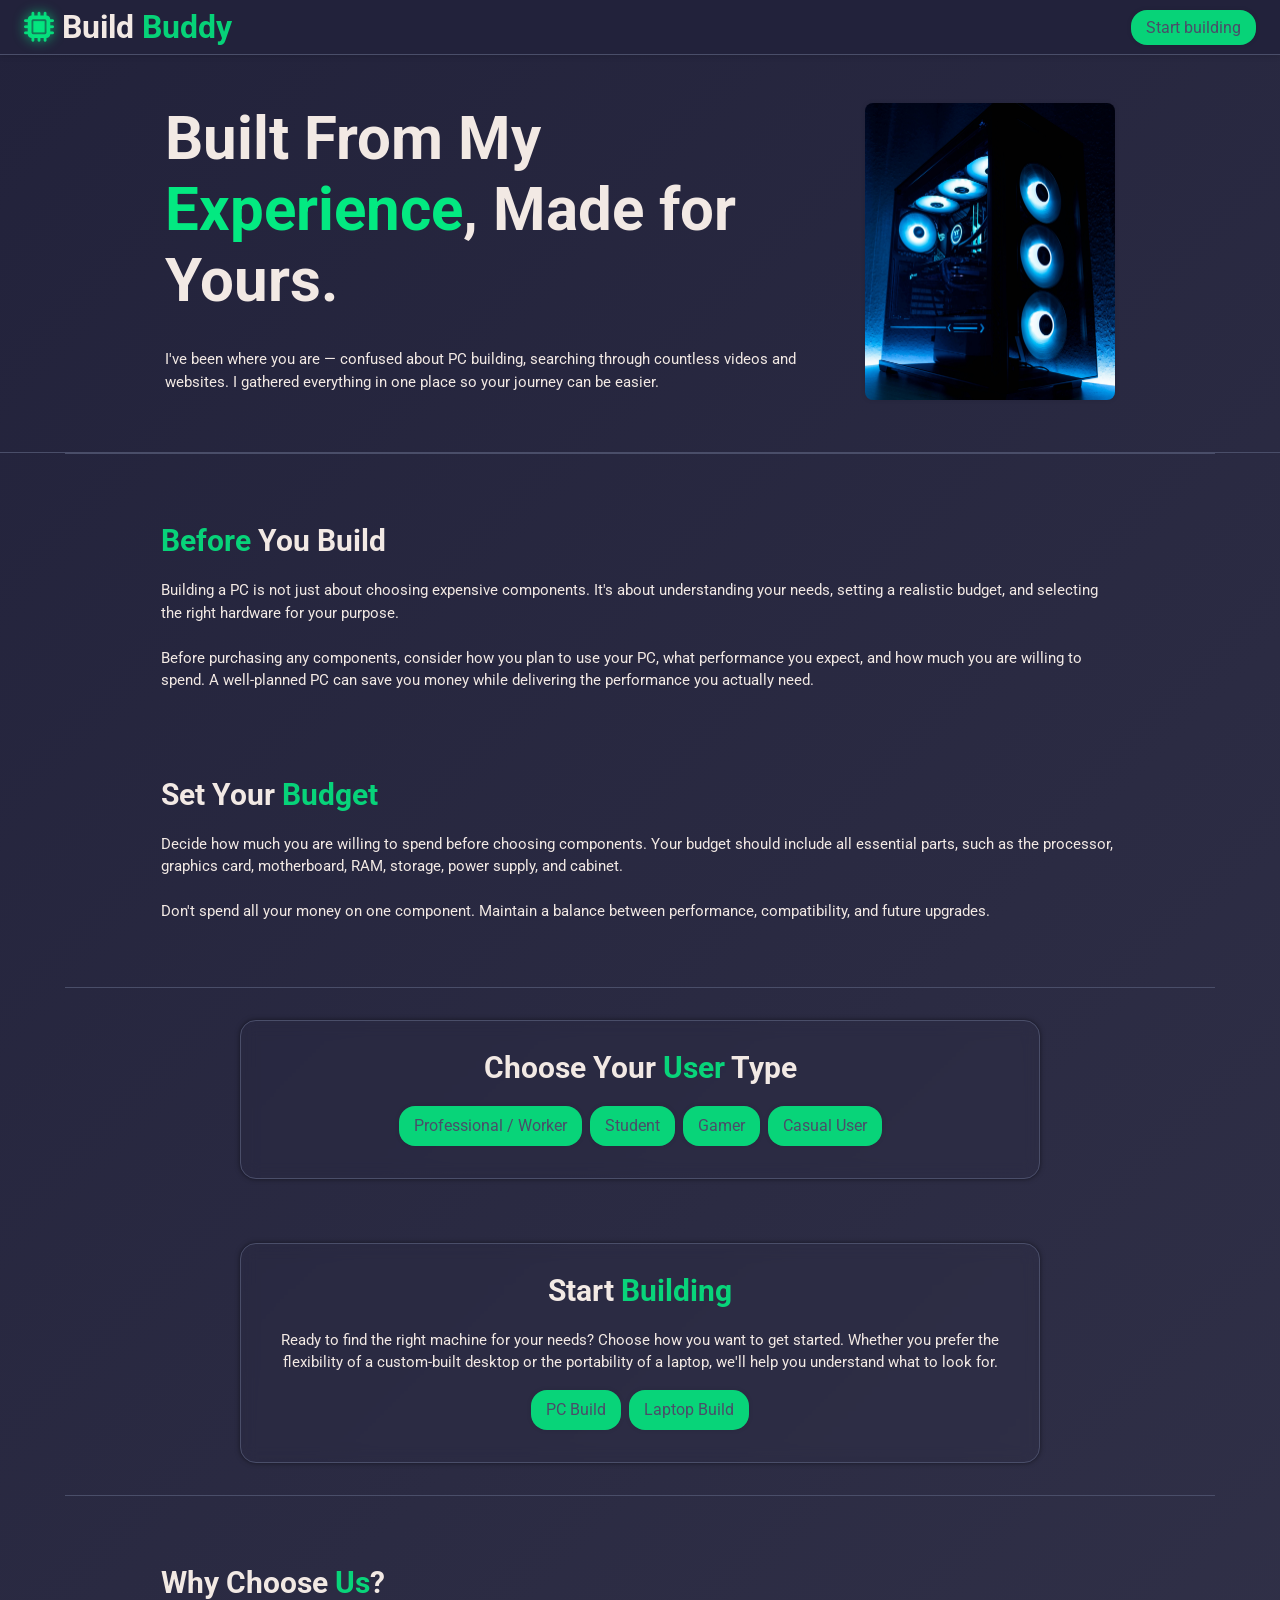
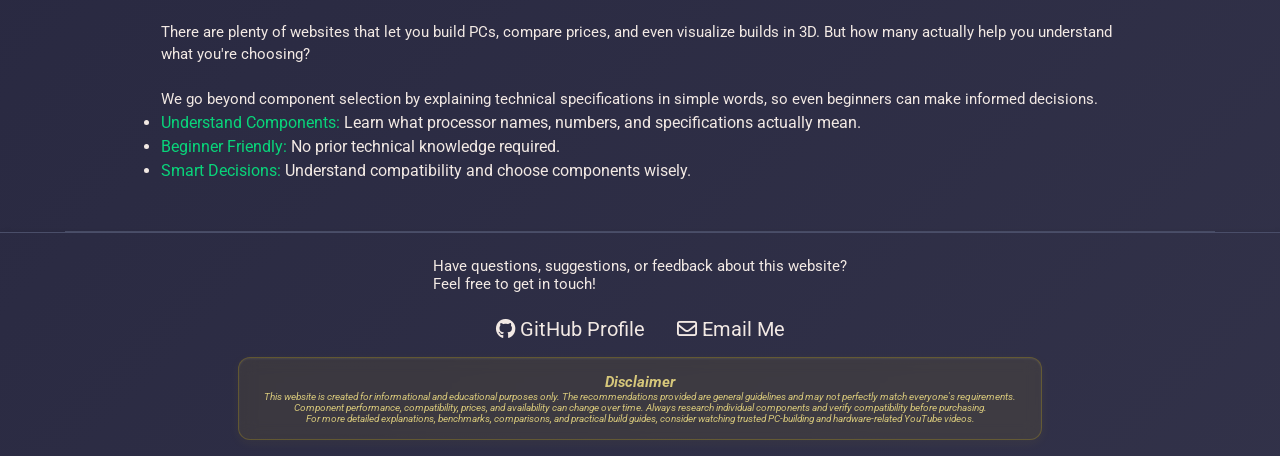
==== index.html @ 40e57883 "sec pg add" ====
<!DOCTYPE html>
<html lang="en">
<head>

    <meta charset="UTF-8">
    <meta name="viewport" content="width=device-width, initial-scale=1.0">
    <title>Build Buddy</title>

    <link rel="stylesheet" href="https://cdnjs.cloudflare.com/ajax/libs/font-awesome/6.7.2/css/all.min.css">

    <link rel="stylesheet" href="homePageStyle.css">
    <link rel="stylesheet" href="interactiveHomePageStyle.css">

</head>
<body>

    <header>

        <div class="head-container">

            <div class="title">
                <i class="fa-solid fa-microchip"></i>
                <h1>Build <span>Buddy</span></h1>
            </div>

            <div class="strbld-btn">
                <nav>
                    <a href="#section3">Start building</a>
                </nav>
            </div>

        </div>

    </header>

    <main class="body">

        <div class="hero-container">

            <div class="hero-Section">

                <div class="left-txt">
                    <h2>Built From My <span>Experience</span>, Made for Yours.</h2>

                    <p>
                        I've been where you are — confused about PC building, searching through countless videos and websites. I gathered everything in one place so your journey can be easier.
                    </p>
                </div>

                <div class="right-img">
                    <img src="imgs\christian-wiediger-KV2vFOYItcY-unsplash.jpg">
                </div>

            </div>

        </div>

        <div class="section-container">

            <div class="sep-info">

                <div class="section" id="section1">
                    <h2><span>Before</span> You Build</h2>
                    <p>
                        Building a PC is not just about choosing expensive components. It's about understanding your needs, setting a realistic budget, and selecting the right hardware for your purpose.

                        <br><br>

                        Before purchasing any components, consider how you plan to use your PC, what performance you expect, and how much you are willing to spend. A well-planned PC can save you money while delivering the performance you actually need.
                    </p>
                </div>

                <div class="section" id="section2">
                    <h2>Set Your <span>Budget</span></h2>
                    <p>
                        Decide how much you are willing to spend before choosing components. Your budget should include all essential parts, such as the processor, graphics card, motherboard, RAM, storage, power supply, and cabinet.

                        <br><br>

                        Don't spend all your money on one component. Maintain a balance between performance, compatibility, and future upgrades.
                    </p>
                </div>

            </div>

            <div class="section box" id="section3">
                <h2>Choose Your <span>User</span> Type</h2>
            
                <div class="choosType">

                    <div class="btn" id="workerBtn">
                        Professional / Worker
                    </div>

                    <div class="btn" id="studentBtn">
                        Student
                    </div>

                    <div class="btn" id="gamerBtn">
                        Gamer
                    </div>

                    <div class="btn" id="casualBtn">
                        Casual User
                    </div>

                </div>

                <div id="workInfo" class="cards">
                    <p>
                        If you use your PC for programming, video editing, graphic designing, 3D modelling, or professional applications, focus on processing power, sufficient RAM, and fast storage.
                    </p>

                    <h3>
                        Components to focus on:
                    </h3>

                    <ul>
                        <li><span>CPU:</span> A powerful multi-core processor for demanding workloads.</li>
                        <li><span>RAM:</span> 16GB–32GB or more, depending on your applications.</li>
                        <li><span>Storage:</span> Fast SSD for applications and project files.</li>
                        <li><span>GPU:</span> Important for video editing, rendering, and GPU-intensive applications.</li>
                    </ul>
                </div>

                <div id="studentInfo" class="cards">
                    <p>
                        If you're a student, you probably need a PC for studying, programming, online classes, research, and everyday productivity.
                    </p>

                    <h3>
                        Components to focus on:
                    </h3>

                    <ul>
                        <li><span>CPU:</span> A good mid-range processor for multitasking.</li>
                        <li><span>RAM:</span> 16GB is a good starting point.</li>
                        <li><span>Storage:</span> 512GB SSD or more for software and files..</li>
                        <li><span>GPU:</span> Integrated graphics are sufficient for basic programming and everyday tasks.</li>
                    </ul>
                </div>

                <div id="gamerInfo" class="cards">
                    <p>
                        If gaming is your primary purpose, prioritize components that deliver smooth gameplay, good graphics, and stable performance.
                    </p>

                    <h3>
                        Components to focus on:
                    </h3>

                    <ul>
                        <li><span>CPU:</span> A capable processor that won't bottleneck your graphics card.</li>
                        <li><span>RAM:</span> 16GB as a starting point; 32GB for demanding games and multitasking.</li>
                        <li><span>Storage:</span> SSD for faster game loading and reduced loading times.</li>
                        <li><span>GPU:</span> One of the most important components for gaming performance.</li>
                    </ul>
                </div>

                <div id="casualInfo" class="cards">
                    <p>
                        If you mainly browse the internet, watch videos, use office applications, and perform everyday tasks, you don't need an expensive high-performance PC.
                    </p>

                    <h3>
                        Components to focus on:
                    </h3>

                    <ul>
                        <li><span>CPU:</span>  An entry-level or mid-range processor.</li>
                        <li><span>RAM:</span> 8GB minimum; 16GB recommended for smoother multitasking.</li>
                        <li><span>Storage:</span> 256GB–512GB SSD for everyday usage.</li>
                        <li><span>GPU:</span> Integrated graphics are usually sufficient.</li>
                    </ul>
                </div>

            </div>

            <div class="section box" id="section4">
                <h2>Start <span>Building</span></h2>

                <p>
                    Ready to find the right machine for your needs? Choose how you want to get started. Whether you prefer the flexibility of a custom-built desktop or the portability of a laptop, we'll help you understand what to look for.
                </p>

                <div class="startbld-btn">

                    <div class="btn" id="pcBldBtn">
                        <a href="pcBuildPage.html">PC Build</a>
                    </div>

                    <div class="btn" id="laptopBldBtn">
                        <a href="#">Laptop Build</a>
                    </div>

                </div>

                <div class="cards" id="pcInfo">
                    <p>
                        Build your own desktop PC by choosing components based on your budget, performance requirements, and intended use. Get guidance on compatible components and understand which processor, graphics card, RAM, and other parts are right for you.
                    </p>
                </div>

                <div class="cards" id="laptopInfo">
                    <p>
                        Find the right laptop based on your budget, performance needs, and intended use. Understand processor generations, graphics cards, RAM, and other specifications to make an informed decision without getting confused by endless options.
                    </p>
                </div>

            </div>

            <!-- <div class="section box" id="disclaimer"> 
                <h2>Disclaimer</h2>

                <p>
                    This website is created for informational and educational purposes only. The recommendations provided are general guidelines and may not perfectly match everyone's requirements.

                    <br><br>

                    Component performance, compatibility, prices, and availability can change over time. Always research individual components and verify compatibility before purchasing.

                    <br><br>

                    For more detailed explanations, benchmarks, comparisons, and practical build guides, consider watching trusted PC-building and hardware-related YouTube videos.
                </p>

            </div> -->

            <div class="sep-info">

                <div class="section" id="section5">

                    <h2>Why Choose <span>Us</span>?</h2>

                    <p>
                        There are plenty of websites that let you build PCs, compare prices, and even visualize builds in 3D. But how many actually help you understand what you're choosing?

                        <br><br>

                        We go beyond component selection by explaining technical specifications in simple words, so even beginners can make informed decisions.
                    </p>

                    <ul>
                        <li><span>Understand Components:</span> Learn what processor names, numbers, and specifications actually mean.</li>
                        <li><span>Beginner Friendly:</span> No prior technical knowledge required.</li>
                        <li><span>Smart Decisions:</span> Understand compatibility and choose components wisely.</li>
                    </ul>

                </div>

            </div>

        </div>

        
    </main>

    <footer>

        <div class="contact-container">

            <div class="contact-txt">
                <p>
                    Have questions, suggestions, or feedback about this website?
                    <br>
                    Feel free to get in touch!
                </p>
            </div>

            <div class="contact-btn">

                <div class="btn">
                    
                    <a href="#"><i class="fa-brands fa-github"></i> GitHub Profile</a>
                </div>

                <div class="btn">
                    
                    <a href="#"><i class="fa-regular fa-envelope"></i> Email Me</a>
                </div>

            </div>

            <div id="disclaimer"> 
                <h2>Disclaimer</h2>

                <p>
                    This website is created for informational and educational purposes only. The recommendations provided are general guidelines and may not perfectly match everyone's requirements.

                    <br>

                    Component performance, compatibility, prices, and availability can change over time. Always research individual components and verify compatibility before purchasing.

                    <br>

                    For more detailed explanations, benchmarks, comparisons, and practical build guides, consider watching trusted PC-building and hardware-related YouTube videos.
                </p>

            </div>

        </div>

    </footer>

    <script src="script.js"></script>

</body>
</html>
---- homePageStyle.css ----
@import url('https://fonts.googleapis.com/css2?family=Roboto:ital,wght@0,100..900;1,100..900&display=swap');



/* Global */
*{
    margin: 0;
    padding: 0;
    box-sizing: border-box;
    font-family: "Roboto";
}

a{
    text-decoration: none;
    color: inherit;
}

img{
    height: auto;
    width: 100px;
    border-radius: 8px;
}

body{
    background: linear-gradient(135deg, #22223b, #22223bed);
    color: #f2e9e4;
    min-height: 100vh;
    display: flex;
    flex-direction: column;
    justify-content: center;
}

/* header */

header{
    position: sticky;
    top: 0;
    z-index: 1000;
    background-color: #22223b;
}

.head-container{
    border-bottom: 1px solid #4a4e69;
    box-shadow: 0 2px 5px rgba(0, 0, 0, 0.1);
    padding: 8px 24px;
    display: flex;
    justify-content: space-between;
    align-items: center;
    
}

.title{
    display: flex;
    justify-content: center;
    align-items: center;
    gap: 8px;
}

.title i{
    color: rgba(0, 255, 136, 0.8);
    filter: drop-shadow(0 0 6px rgba(0, 255, 136, 0.8));
    font-size: 30px;
}

.title span{
    color: rgba(0, 255, 136, 0.8);
}

.strbld-btn{
    background-color:rgba(0, 255, 136, 0.8) ;
    padding: 8px 15px;
    border-radius: 16px;
    cursor: pointer;
    color: #4a4e69;
    box-shadow: 0 0 5px rgba(0, 0, 0, 0.1);

}

.strbld-btn:hover {
    background-color: rgba(0, 255, 136, 0.685);
    
}

.strbld-btn:active { 
    border: 2px solid #4a4e69;
}

/* main body */



/* hero Section */

.hero-container{
    border-bottom: 1px solid #4a4e69;
    padding: 16px 80px;
}    

.hero-Section{
    display: flex;
    justify-content: space-between;
    padding: 16px;
}

/* left txt */
.left-txt{
    height: auto;
    /* width: 700px; */
    padding: 16px;
}

.left-txt h2{
    font-size: 100px;
    padding-bottom: 32px;
}

.left-txt h2 span{
    color: rgba(0, 255, 136, 0.9);
}

.left-txt p{
    line-height: 1.5;
    font-size: 25px;
}

/* right img */

.right-img{
    padding: 16px;
}

.right-img img{
    height: auto;
    width: 400px;
    box-shadow: 0 0 5px rgba(0, 0, 0, 0.1);
}

/* sections starts here */

.section-container{
    display: flex;
    flex-direction: column;
    justify-content: center;
    align-items: center;
    padding: 0px 5px;
}

.section{
    padding: 32px 16px;
    line-height: 1.5;
}

.section h2 {
    font-size: 50px;
    padding: 16px 0px;
}

.section span{
    color: rgba(0, 255, 136, 0.8);
}

.section p {
    font-size: 20px;
}

.sep-info{
    display: flex;
    flex-direction: column;
    justify-content: center;
    align-items: center;
    border-bottom: 1px solid #4a4e69;
    border-top: 1px solid #4a4e69;
    padding: 16px 80px; 
}

#section2 p {
    padding-bottom: 16px;
}

.box{
    border: 1px solid #4a4e69;
    border-radius: 16px;
    margin: 32px 90px;
    padding: 8px 16px 32px 16px;
    box-shadow: 0 0 5px rgba(0, 0, 0, 0.5);
    text-align: center;
    width: 90%;
    max-width: 800px;
    backdrop-filter: blur(8px);
    -webkit-backdrop-filter: blur(8px);
    position: relative;
}

.choosType{
    display: flex;
    justify-content: center;
    align-items: center;
    gap: 8px;
    flex-wrap: wrap;
}

.cards p{
    font-size: 15px;
    padding-bottom: 8px;
}

#section4{
    display: flex;
    flex-direction: column;
}

#section4 p{
    padding-bottom: 16px;
}

#disclaimer{
    background: rgba(255, 215, 0, 0.07);
    backdrop-filter: blur(8px);
    -webkit-backdrop-filter: blur(8px);

    border: 1px solid rgba(255, 215, 0, 0.2);
    border-radius: 12px;

    color: #d6c77a;
    padding: 15px 25px;

    box-shadow:
        0 3px 12px rgba(255, 215, 0, 0.05),
        inset 0 1px 2px rgba(255, 255, 255, 0.08);

    font-style: italic;

    font-size: 10px;
    text-align: center;
}

.contact-container{
    display: flex;
    justify-content: center;
    border-top: 1px solid #4a4e69;
    box-shadow: 2px 0 5px rgba(0, 0, 0, 0.1);
    flex-direction: column;
    align-items: center;
    padding: 16px;
    gap: 8px;
}

.contact-txt p{
    font-size: 15px;
    padding: 8px;
}

.contact-btn{
    display: flex;
    gap: 16px;
}

.contact-btn .btn{
    font-size: 20px;
    padding: 8px;
}

/* media quary */
@media(max-width: 1440px){

    .left-txt h2{
        font-size: 60px;
        padding-bottom: 32px;
    }

    .right-img img{
        width: 250px;
    }

    .left-txt p{
        line-height: 1.5;
        font-size: 15px;
    }
    
    .hero-container{
        padding: 16px 5px;
    } 

    .sep-info{
        width: 1150px;
    }

    .hero-Section{
        justify-content: center;
    }

    .left-txt{
        width: 700px;
    }

    .section h2 {
        font-size: 30px;
        padding: 16px 0px;
    }

    .section p{
        font-size: 15px;
    }

    .box h2{
        font-size: 30px;
    }

    .cards {
        font-size: 15px;
    }
}

@media(max-width: 1024px){

    .left-txt h2{
        font-size: 50px;
        padding-bottom: 15px;
    }

    .right-img img{
        width: 200px;
    }

    .left-txt p{
        line-height: 1.5;
        font-size: 10px;
    }
    
    .hero-container{
        padding: 16px 5px;
    } 

    .sep-info{
        width: 1000px;
    }

    .hero-Section{
        justify-content: center;
    }

    .left-txt{
        width: 600px;
    }

    .section h2 {
        font-size: 30px;
        padding: 16px 0px;
    }

    .section p{
        font-size: 15px;
    }

    .box h2{
        font-size: 30px;
    }

    .cards {
        font-size: 15px;
    }
}

@media(max-width: 905px){

    .left-txt h2{
        font-size: 50px;
        padding-bottom: 15px;
    }

    .right-img img{
        width: 200px;
    }

    .left-txt p{
        line-height: 1.5;
        font-size: 10px;
    }
    
    .hero-container{
        padding: 16px 5px;
    } 

    .sep-info{
        width: 730px;
        padding: 16px 21px;
    }

    .hero-Section{
        justify-content: center;
    }

    .left-txt{
        width: 450px;
    }

    .section h2 {
        font-size: 30px;
        padding: 16px 0px;
    }

    .section p{
        font-size: 15px;
    }

    .box h2{
        font-size: 30px;
    }

    .cards {
        font-size: 15px;
    }
}

@media(max-width: 740px){

    .left-txt h2{
        font-size: 40px;
        padding-bottom: 15px;
    }

    .right-img img{
        width: 170px;
    }

    .left-txt p{
        line-height: 1.5;
        font-size: 10px;
    }
    
    .hero-container{
        padding: 16px 5px;
    } 

    .sep-info{
        width: 100%;
        max-width: 600px;
        padding: 16px 21px;
    }

    .hero-Section{
        justify-content: center;
    }

    .left-txt{
        width: 100%;
        max-width: 350px;
    }

    .section h2 {
        font-size: 25px;
        padding: 16px 0px;
    }

    .section p{
        font-size: 13px;
    }

    .box h2{
        font-size: 25px;
    }

    .cards {
        font-size: 13px;
    }
}

@media(max-width: 580px){

    .head-container{
        border-bottom: 1px solid #4a4e69;
        box-shadow: 0 2px 5px rgba(0, 0, 0, 0.1);
        padding: 8px 16px;
        display: flex;
        justify-content: space-between;
        align-items: center;
    }

    .title{
        display: flex;
        justify-content: center;
        align-items: center;
        gap: 8px;
        font-size: 10px;
    }

    .strbld-btn{
        background-color:rgba(0, 255, 136, 0.8) ;
        padding: 8px 15px;
        border-radius: 16px;
        cursor: pointer;
        color: #4a4e69;
        box-shadow: 0 0 5px rgba(0, 0, 0, 0.1);
        font-size: 10px;
    }

    .left-txt h2{
        font-size: 40px;
        padding-bottom: 15px;
        font-weight: 1000;
    }

    .right-img{
        width: 0px;
        padding: 0px;
    }

    .right-img img{
        width: 0px;
    }

    .left-txt p{
        line-height: 1.5;
        font-size: 10px;
    }
    
    .hero-container{
        padding: 8px 0px;
        background-image: url("imgs/christian-wiediger-KV2vFOYItcY-unsplash.jpg");
        background-size: cover;
        background-position: center;
        background-repeat: no-repeat;
        aspect-ratio: 552 / 240;
    } 

    .sep-info{
        width: 100%;
        max-width: 440px;
        padding: 16px 4px;
    }

    .hero-Section{
        justify-content: center;
        padding: 4px;
    }

    .left-txt{
        width: 100%;
        max-width: 440px;
        padding: 12px;
    }

    .section{
        padding: 8px;
    }

    .section h2 {
        font-size: 25px;
        padding: 16px 0px;
    }

    ul{
        padding-left: 15px;
    }

    li{
        font-size: 13px;
    }

    .section p{
        font-size: 13px;
    }

    .box{
        padding: 16px;
    }

    .box h2{
        font-size: 25px;
    }

    .cards {
        font-size: 13px;
    }
}
---- interactiveHomePageStyle.css ----
/* start build btns */

.startbld-btn{
    display: flex;
    justify-content: center;
    align-items: center;
    gap: 8px;
}

.startbld-btn .btn{
    background-color:rgba(0, 255, 136, 0.8) ;
    padding: 8px 15px;
    border-radius: 16px;
    cursor: pointer;
    color: #4a4e69;
    box-shadow: 0 0 5px rgba(0, 0, 0, 0.1);
    transition: transform 0.3s ease, box-shadow 0.3s ease;
}

.startbld-btn .btn:hover{
    transform: translateY(-5px);
    box-shadow: 0 6px 15px rgba(0, 0, 0, 0.5);
}

.startbld-btn .btn:active{
    border: 2px solid #4a4e69;
}

/* choose type btns */

.choosType .btn{
    
    background-color:rgba(0, 255, 136, 0.8) ;
    padding: 8px 15px;
    border-radius: 16px;
    cursor: pointer;
    color: #4a4e69;
    box-shadow: 0 0 5px rgba(0, 0, 0, 0.1);
    transition: transform 0.3s ease, box-shadow 0.3s ease;
}

.choosType .btn:hover{
    transform: translateY(-5px);
    box-shadow: 0 6px 15px rgba(0, 0, 0, 0.5);
}

/* choose type hover effect */

.cards{
    position: absolute;
    opacity: 0;
    visibility: hidden;
    transform: translateY(10px);

    transition: /*opacity 0.3s ease,*/
                transform 0.3s ease,
                visibility 0.3s ease,
                max-width 0.4s ease,
                max-height 0.4s ease,
                position 0.3s ease;

    max-width: 766px;
    max-height: 0;
    text-align: left;
    font-size: 15px;
    padding: 32px 16px 0px 16px;
}

.cards.show{
    position: relative;
    display: flex;
    flex-direction: column;
    text-align: left;
    font-size: 15px;
    padding: 32px 16px 0px 16px;
    opacity: 1;
    visibility: visible;
    transform: translateY(0);
    max-width: 766px;
    max-height: 300px;
}
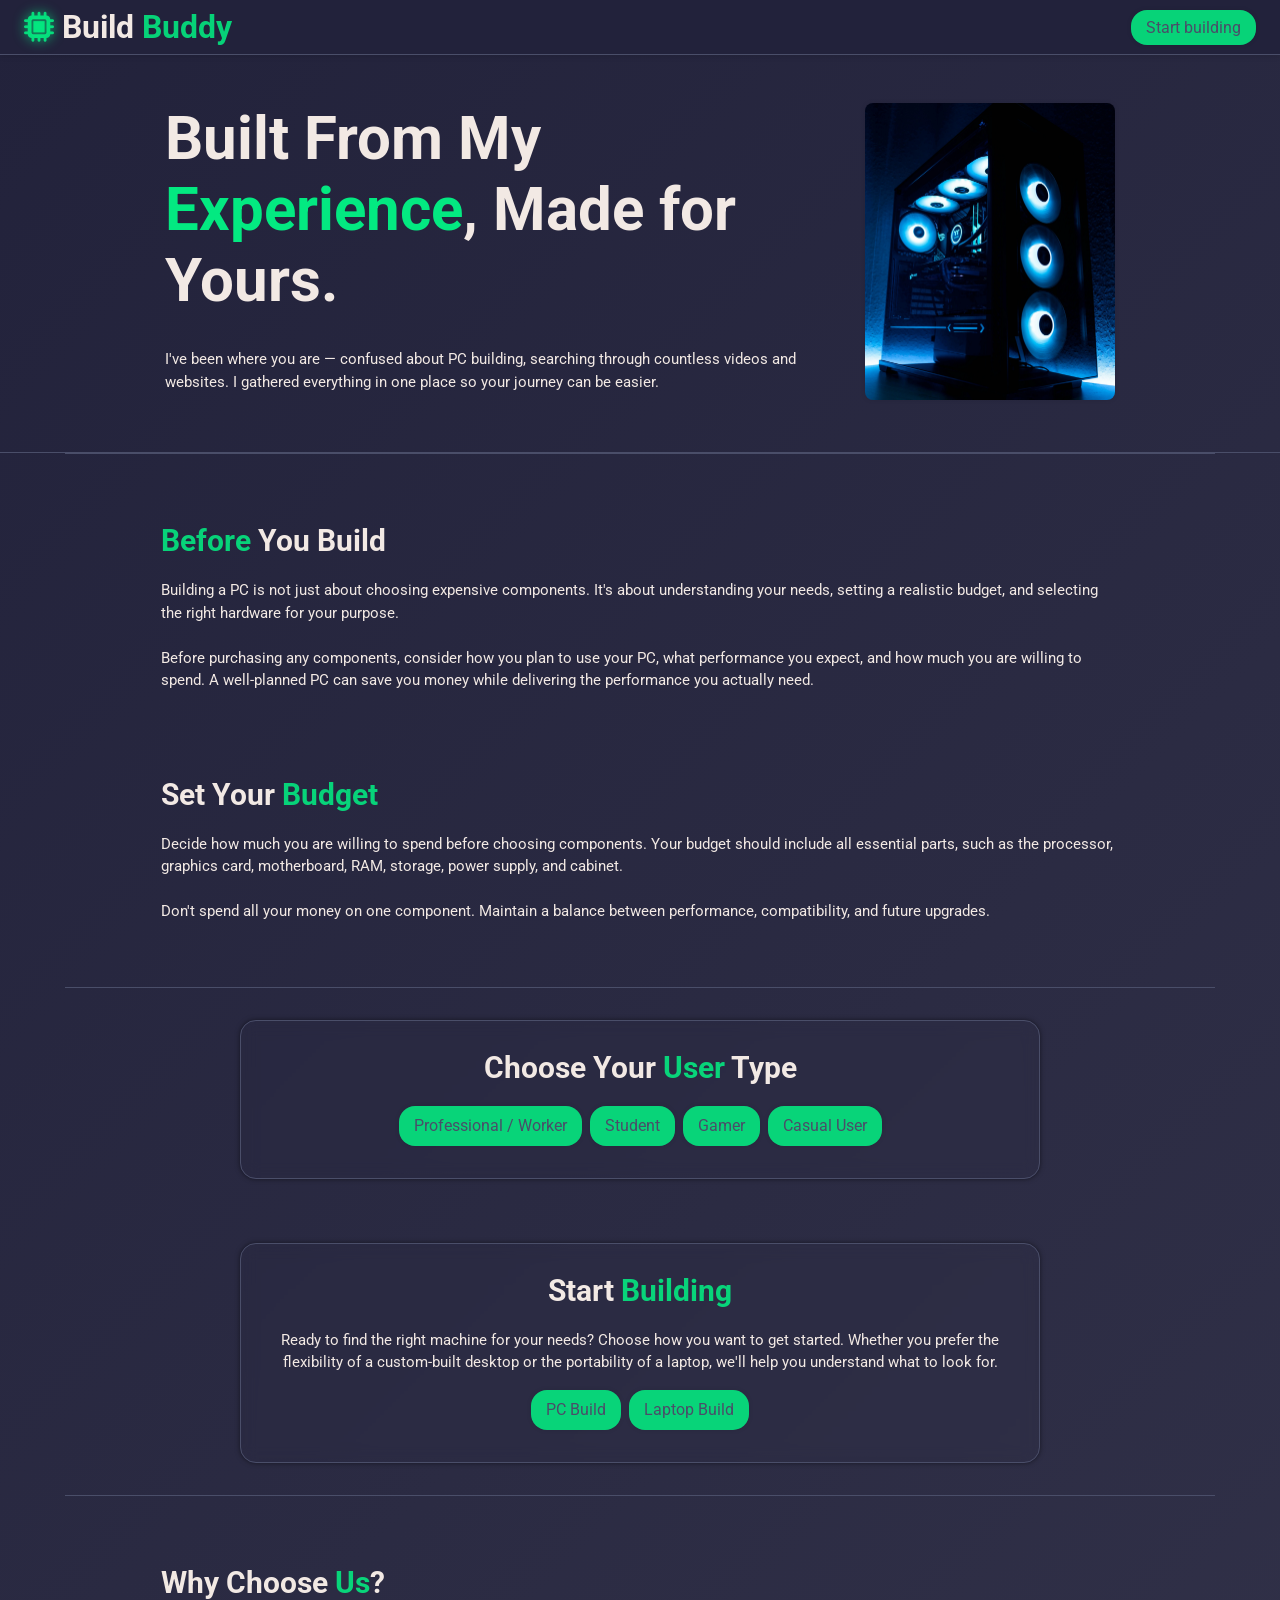
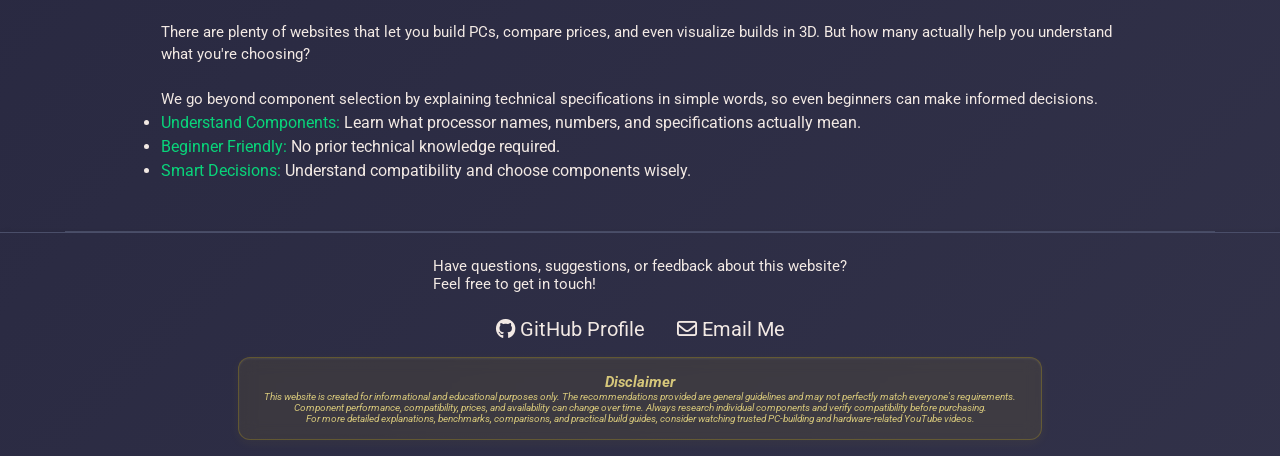
==== commit db295489: "img done" ====
--- a/index.html
+++ b/index.html
@@ -48,7 +48,7 @@
                 </div>
 
                 <div class="right-img">
-                    <img src="imgs\christian-wiediger-KV2vFOYItcY-unsplash.jpg">
+                    <img src="imgs\christian-wiediger-KV2vFOYItcY-unsplash.webp">
                 </div>
 
             </div>
@@ -302,7 +302,7 @@
 
     </footer>
 
-    <script src="script.js"></script>
+    <script src="script.js" defer></script>
 
 </body>
 </html>
